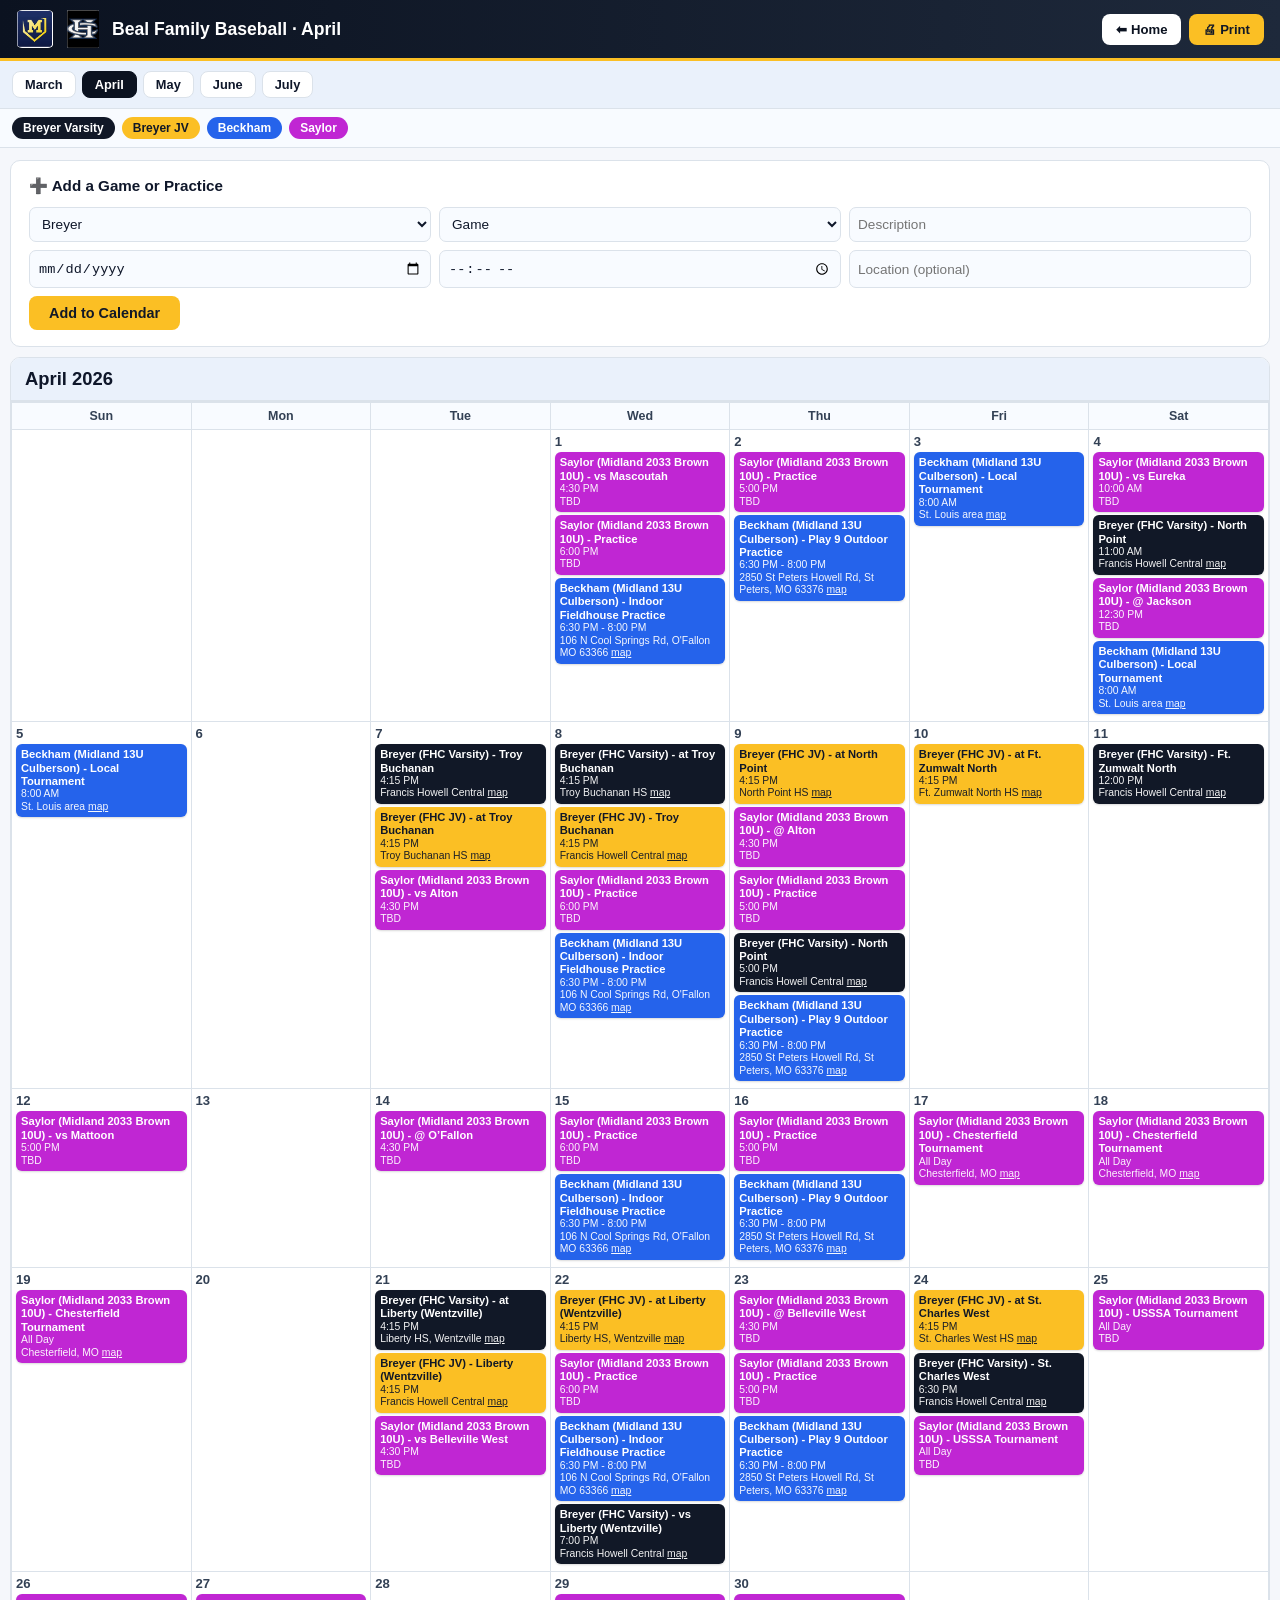
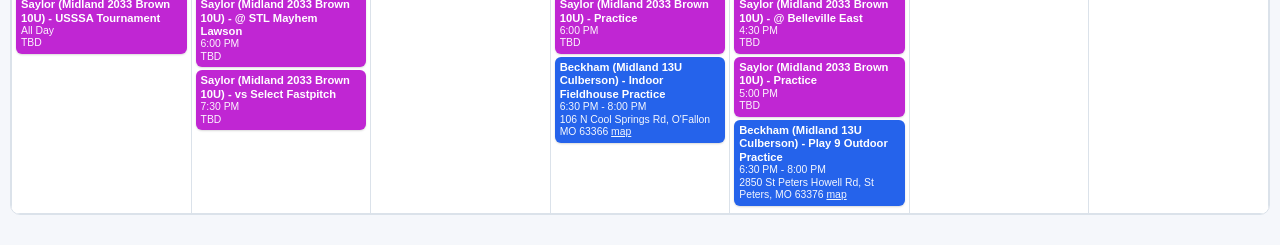
==== april.html @ 3ab8c84a "Separate pages per month, mobile-friendly homepage, landscape print Co-authored-by: Copilot <2235562" ====
<!doctype html>
<html lang="en">
<head>
  <meta charset="UTF-8"/>
  <meta name="viewport" content="width=device-width, initial-scale=1.0"/>
  <title>April - Beal Family Baseball 2026</title>
  <style>
    @page{size:landscape;margin:.3in}
    *{box-sizing:border-box;margin:0;padding:0}
    body{font-family:"Segoe UI",Arial,sans-serif;background:#f5f7fb;color:#0f172a}
    :root{--breyer:#111827;--bj:#fbbf24;--beckham:#2563eb;--saylor:#c026d3;--line:#dbe2ea;--navy:#0b1220;--gold:#fbbf24}
    /* TOP BAR */
    .topbar{background:linear-gradient(90deg,var(--navy),#1e293b);color:#fff;padding:10px 16px;display:flex;align-items:center;justify-content:space-between;flex-wrap:wrap;gap:8px;border-bottom:3px solid var(--gold);position:sticky;top:0;z-index:10}
    .topbar-left{display:flex;align-items:center;gap:10px}
    .topbar img{height:38px;width:38px;object-fit:contain;border-radius:6px}
    .topbar h1{font-size:1.1rem;font-weight:800}
    .topbar-right{display:flex;align-items:center;gap:8px;flex-wrap:wrap}
    .btn{border:0;border-radius:8px;padding:8px 14px;font-weight:700;font-size:.82rem;text-decoration:none;cursor:pointer;white-space:nowrap}
    .btn-home{background:#fff;color:#0b1220}
    .btn-print{background:var(--gold);color:#111827}
    /* MONTH NAV */
    .month-nav{display:flex;flex-wrap:wrap;gap:6px;padding:10px 12px;background:#eaf1fb;border-bottom:1px solid var(--line)}
    .month-nav a{background:#fff;border:1px solid var(--line);border-radius:8px;padding:5px 12px;font-size:.8rem;font-weight:700;text-decoration:none;color:#0f172a}
    .month-nav a.active,.month-nav a:hover{background:var(--navy);color:#fff;border-color:var(--navy)}
    /* LEGEND */
    .legend{display:flex;flex-wrap:wrap;gap:7px;padding:8px 12px;background:#f8fbff;border-bottom:1px solid var(--line)}
    .chip{padding:4px 11px;border-radius:999px;font-size:.75rem;font-weight:700}
    .chip.bv{background:var(--breyer);color:#fff}
    .chip.bj{background:var(--bj);color:#111827}
    .chip.be{background:var(--beckham);color:#fff}
    .chip.sa{background:var(--saylor);color:#fff}
    /* CALENDAR */
    #calendar-container{padding:10px 10px 30px}
    .month{background:#fff;border:1px solid var(--line);border-radius:10px;overflow:hidden}
    .month h2{margin:0;padding:10px 14px;background:#eaf1fb;border-bottom:2px solid var(--line);font-size:1.15rem}
    .grid{width:100%;border-collapse:collapse;table-layout:fixed}
    .grid th,.grid td{border:1px solid var(--line);vertical-align:top}
    .grid th{background:#f8fbff;color:#334155;padding:6px;font-size:.78rem;text-align:center}
    .grid td{height:130px;padding:4px}
    .date{font-weight:700;font-size:.82rem;margin-bottom:3px;color:#334155}
    .event{border-radius:6px;color:#fff;padding:4px 5px;margin:3px 0;font-size:.7rem;line-height:1.2;box-shadow:0 1px 2px rgba(0,0,0,.15)}
    .event .title{display:block;font-weight:700}
    .event .meta{display:block;opacity:.95;font-size:.65rem}
    .event .meta a{color:inherit;text-decoration:underline}
    .event.breyer-varsity{background:var(--breyer)}
    .event.breyer-jv{background:var(--bj);color:#111827}
    .event.beckham{background:var(--beckham)}
    .event.saylor{background:var(--saylor)}
    /* ADD EVENT */
    #add-event-section{padding:12px 10px 0}
    #add-event-form{background:#fff;border:1px solid var(--line);border-radius:10px;padding:16px 18px}
    #add-event-form h3{margin:0 0 12px;font-size:.95rem;color:#0f172a}
    .form-row{display:flex;flex-wrap:wrap;gap:8px;margin-bottom:8px}
    .form-row select,.form-row input{flex:1;min-width:120px;padding:8px;border:1px solid var(--line);border-radius:7px;font-size:.85rem;background:#f8fbff;color:#0f172a}
    #add-event-form button{background:var(--gold);color:#111827;border:0;border-radius:8px;padding:9px 20px;font-weight:700;cursor:pointer;font-size:.9rem}
    /* MOBILE */
    @media(max-width:700px){
      .grid td{height:90px}
      .event{font-size:.62rem;padding:2px 4px}
      .topbar h1{font-size:.95rem}
    }
    /* PRINT */
    @media print{
      .topbar{position:static;padding:6px 10px}
      .topbar-right,.month-nav,#add-event-section{display:none!important}
      .topbar img{height:28px;width:28px}
      .legend{padding:4px 8px}
      #calendar-container{padding:6px}
      .grid td{height:100px;padding:2px}
      .event{font-size:.58rem;padding:2px 3px;margin:1px 0;box-shadow:none}
      .month{page-break-inside:avoid;break-inside:avoid}
      *{-webkit-print-color-adjust:exact;print-color-adjust:exact}
    }
  </style>
</head>
<body>
  <header class="topbar">
    <div class="topbar-left">
      <img src="baseball-logo.png" alt="Midland"/>
      <img src="fhc-logo.png" alt="FHC"/>
      <h1>Beal Family Baseball · April</h1>
    </div>
    <div class="topbar-right">
      <a class="btn btn-home" href="index.html">⬅ Home</a>
      <button class="btn btn-print" onclick="window.print()">🖨 Print</button>
    </div>
  </header>
  <nav class="month-nav">
    <a href="march.html" >March</a>
    <a href="april.html" class="active">April</a>
    <a href="may.html"   >May</a>
    <a href="june.html"  >June</a>
    <a href="july.html"  >July</a>
  </nav>
  <div class="legend">
    <span class="chip bv">Breyer Varsity</span>
    <span class="chip bj">Breyer JV</span>
    <span class="chip be">Beckham</span>
    <span class="chip sa">Saylor</span>
  </div>
  <section id="add-event-section">
    <form id="add-event-form">
      <h3>➕ Add a Game or Practice</h3>
      <div class="form-row">
        <select id="ae-kid"><option>Breyer</option><option>Beckham</option><option>Saylor</option></select>
        <select id="ae-type"><option>Game</option><option>Practice</option><option>Tournament</option></select>
        <input type="text" id="ae-title" placeholder="Description" required/>
      </div>
      <div class="form-row">
        <input type="date" id="ae-date" required/>
        <input type="time" id="ae-time"/>
        <input type="text" id="ae-location" placeholder="Location (optional)"/>
      </div>
      <button type="submit">Add to Calendar</button>
    </form>
  </section>
  <main id="calendar-container"></main>
  <script src="calendar-data.js"></script>
  <script>
  (() => {
    const MONTH_INDEX = 1;
    const MONTH_YEAR = 2026;
    const MONTHS_META = [
      {m:2,name:"March 2026"},{m:3,name:"April 2026"},{m:4,name:"May 2026"},
      {m:5,name:"June 2026"},{m:6,name:"July 2026"}
    ];
    const meta = MONTHS_META[MONTH_INDEX];
    const pad = n => String(n).padStart(2,"0");
    const iso = d => `${d.getFullYear()}-${pad(d.getMonth()+1)}-${pad(d.getDate())}`;
    const esc = (s="") => s.replace(/[&<>"']/g,c=>({'&':'&amp;','<':'&lt;','>':'&gt;','"':'&quot;',"'":'&#39;'}[c]));
    function inRange(d,s,e){return d>=s&&d<=e}
    function occursOn(ev,dateISO){
      if(ev.date) return ev.date===dateISO;
      if(ev.startDate&&ev.endDate) return inRange(dateISO,ev.startDate,ev.endDate);
      return false;
    }
    function evClass(ev){
      if(ev.kid==="Breyer") return (ev.team||"").toLowerCase().includes("jv")?"breyer-jv":"breyer-varsity";
      return ev.kid.toLowerCase();
    }
    function mapLink(loc){
      if(!loc||loc==="TBD") return "";
      return ` <a target="_blank" rel="noreferrer" href="https://www.google.com/maps/search/?api=1&query=${encodeURIComponent(loc)}">map</a>`;
    }
    function evHtml(ev){
      const loc=ev.location||"TBD";
      return `<div class="event ${evClass(ev)}">
        <span class="title">${esc(ev.kid)}${ev.team?` (${esc(ev.team)})`:""} - ${esc(ev.title)}</span>
        <span class="meta">${esc(ev.time||"All Day")}</span>
        <span class="meta">${esc(loc)}${mapLink(loc)}</span>
      </div>`;
    }
    function render(){
      const {m,name} = meta;
      const first=new Date(MONTH_YEAR,m,1), last=new Date(MONTH_YEAR,m+1,0);
      const days=last.getDate(), startWD=first.getDay();
      let html=`<section class="month"><h2>${name}</h2><table class="grid"><thead><tr>
        <th>Sun</th><th>Mon</th><th>Tue</th><th>Wed</th><th>Thu</th><th>Fri</th><th>Sat</th>
      </tr></thead><tbody><tr>`;
      let cell=0;
      for(;cell<startWD;cell++) html+="<td></td>";
      for(let day=1;day<=days;day++,cell++){
        if(cell%7===0&&cell!==0) html+="</tr><tr>";
        const dateISO=iso(new Date(MONTH_YEAR,m,day));
        const evs=(window.BEAL_EVENTS||[]).filter(ev=>occursOn(ev,dateISO))
          .sort((a,b)=>(a.time||"").localeCompare(b.time||""));
        html+=`<td><div class="date">${day}</div>${evs.map(evHtml).join("")}</td>`;
      }
      while(cell%7!==0){html+="<td></td>";cell++}
      html+="</tr></tbody></table></section>";
      document.getElementById("calendar-container").innerHTML=html;
    }
    render();
    document.getElementById("add-event-form").addEventListener("submit",function(e){
      e.preventDefault();
      const kid=document.getElementById("ae-kid").value;
      const type=document.getElementById("ae-type").value;
      const title=document.getElementById("ae-title").value.trim();
      const date=document.getElementById("ae-date").value;
      const rawTime=document.getElementById("ae-time").value;
      const location=document.getElementById("ae-location").value.trim()||"TBD";
      if(!title||!date) return;
      let time="TBD";
      if(rawTime){const[h,mn]=rawTime.split(":").map(Number);const ap=h>=12?"PM":"AM";const h12=h%12||12;time=`${h12}:${String(mn).padStart(2,"0")} ${ap}`;}
      window.BEAL_EVENTS.push({kid,team:"",date,title:`${type}: ${title}`,time,location});
      render();
      e.target.reset();
    });
  })();
  </script>
</body>
</html>
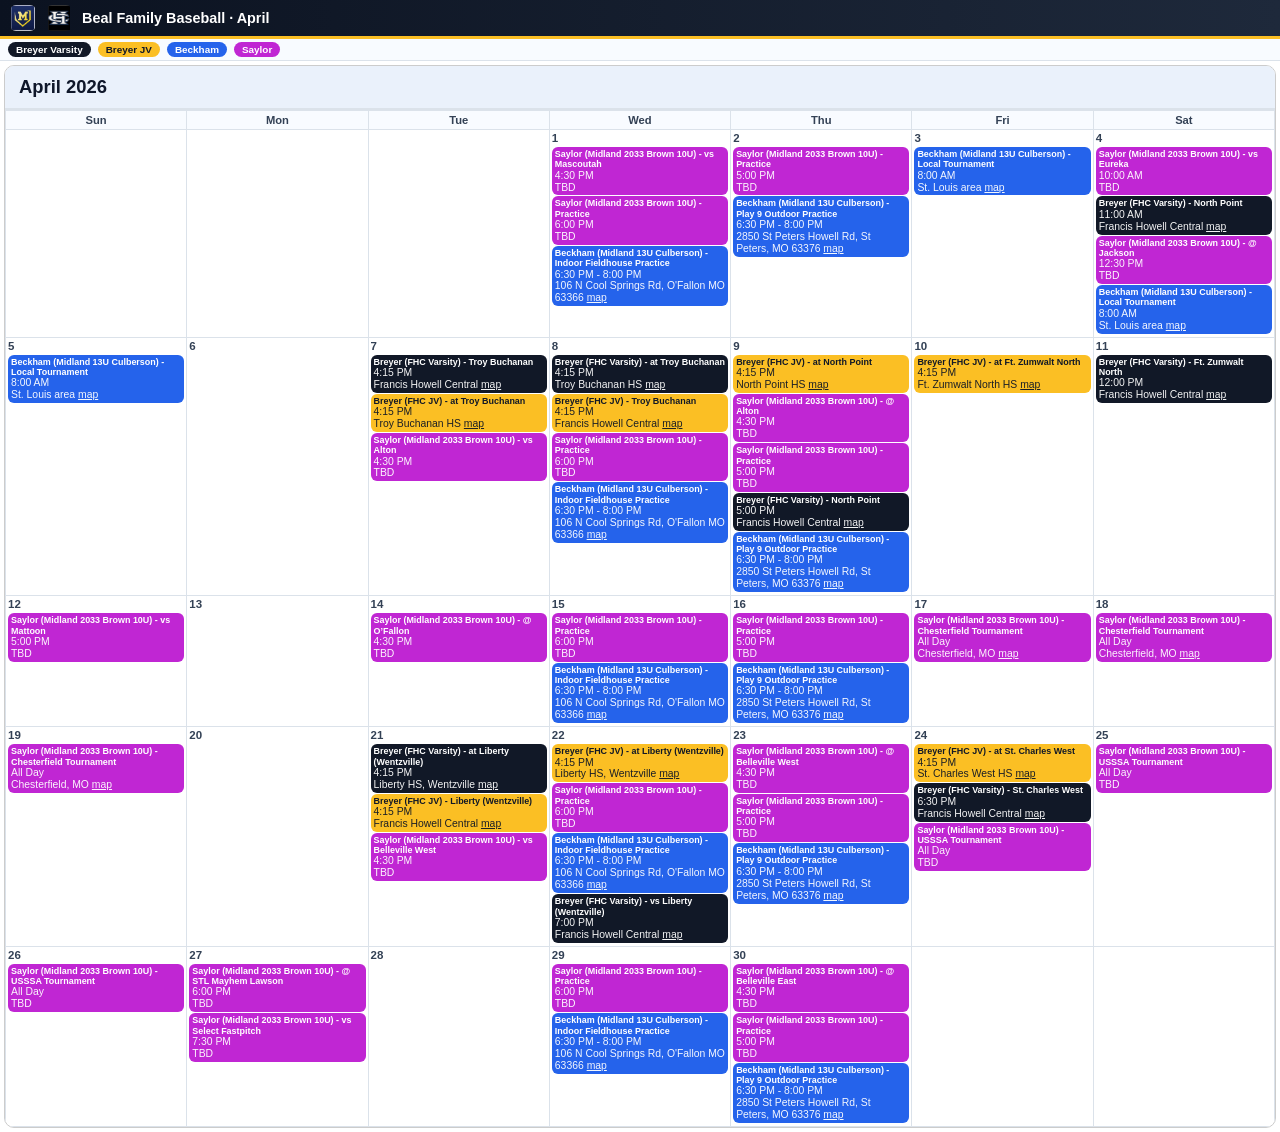
==== commit a8d477c7: "Fix print: scale calendar to fit landscape page Co-authored-by: Copilot <223556219+Copilot@users.nor" ====
--- a/april.html
+++ b/april.html
@@ -5,7 +5,6 @@
   <meta name="viewport" content="width=device-width, initial-scale=1.0"/>
   <title>April - Beal Family Baseball 2026</title>
   <style>
-    @page{size:landscape;margin:.3in}
     *{box-sizing:border-box;margin:0;padding:0}
     body{font-family:"Segoe UI",Arial,sans-serif;background:#f5f7fb;color:#0f172a}
     :root{--breyer:#111827;--bj:#fbbf24;--beckham:#2563eb;--saylor:#c026d3;--line:#dbe2ea;--navy:#0b1220;--gold:#fbbf24}
@@ -60,18 +59,46 @@
       .topbar h1{font-size:.95rem}
     }
     /* PRINT */
-    @media print{
-      .topbar{position:static;padding:6px 10px}
+    
+      body{background:#fff;font-size:8px}
+      .topbar{position:static;padding:5px 10px}
       .topbar-right,.month-nav,#add-event-section{display:none!important}
-      .topbar img{height:28px;width:28px}
-      .legend{padding:4px 8px}
-      #calendar-container{padding:6px}
-      .grid td{height:100px;padding:2px}
-      .event{font-size:.58rem;padding:2px 3px;margin:1px 0;box-shadow:none}
-      .month{page-break-inside:avoid;break-inside:avoid}
-      *{-webkit-print-color-adjust:exact;print-color-adjust:exact}
-    }
-  </style>
+      .topbar img{height:26px;width:26px}
+      .topbar h1{font-size:.9rem}
+      .legend{padding:3px 8px}
+      .chip{font-size:.62rem;padding:2px 8px}
+      #calendar-container{padding:4px}
+      .grid th{padding:3px;font-size:.7rem}
+      .grid td{height:88px;padding:2px}
+      .date{font-size:.72rem}
+      .event{font-size:.56rem;padding:2px 3px;margin:1px 0;box-shadow:none;line-height:1.15}
+      .month{border:1px solid #ccc}
+    }
+  
+    /* ====== PRINT ====== */
+    @page { size: landscape; margin: 0 }
+    @media print {
+      * { -webkit-print-color-adjust: exact !important; print-color-adjust: exact !important; }
+      .topbar, .month-nav, #add-event-section, .legend { display: none !important; }
+      html, body { margin: 0; padding: 0; background: #fff; }
+      #calendar-container {
+        position: absolute;
+        top: 0; left: 0;
+        width: 1100px;
+        transform: scale(0.88);
+        transform-origin: top left;
+        padding: 4px;
+      }
+      .month { border: 1px solid #bbb; }
+      .month h2 { font-size: 1rem; padding: 5px 10px; }
+      .grid th { font-size: .72rem; padding: 4px 2px; }
+      .grid td { height: 108px; padding: 3px; }
+      .event { font-size: .6rem; padding: 2px 4px; margin: 1px 0; box-shadow: none; }
+      .event .title { font-size: .6rem; }
+      .event .meta { font-size: .55rem; }
+      .date { font-size: .75rem; }
+    }
+    </style>
 </head>
 <body>
   <header class="topbar">
@@ -190,3 +217,5 @@
   </script>
 </body>
 </html>
+
+
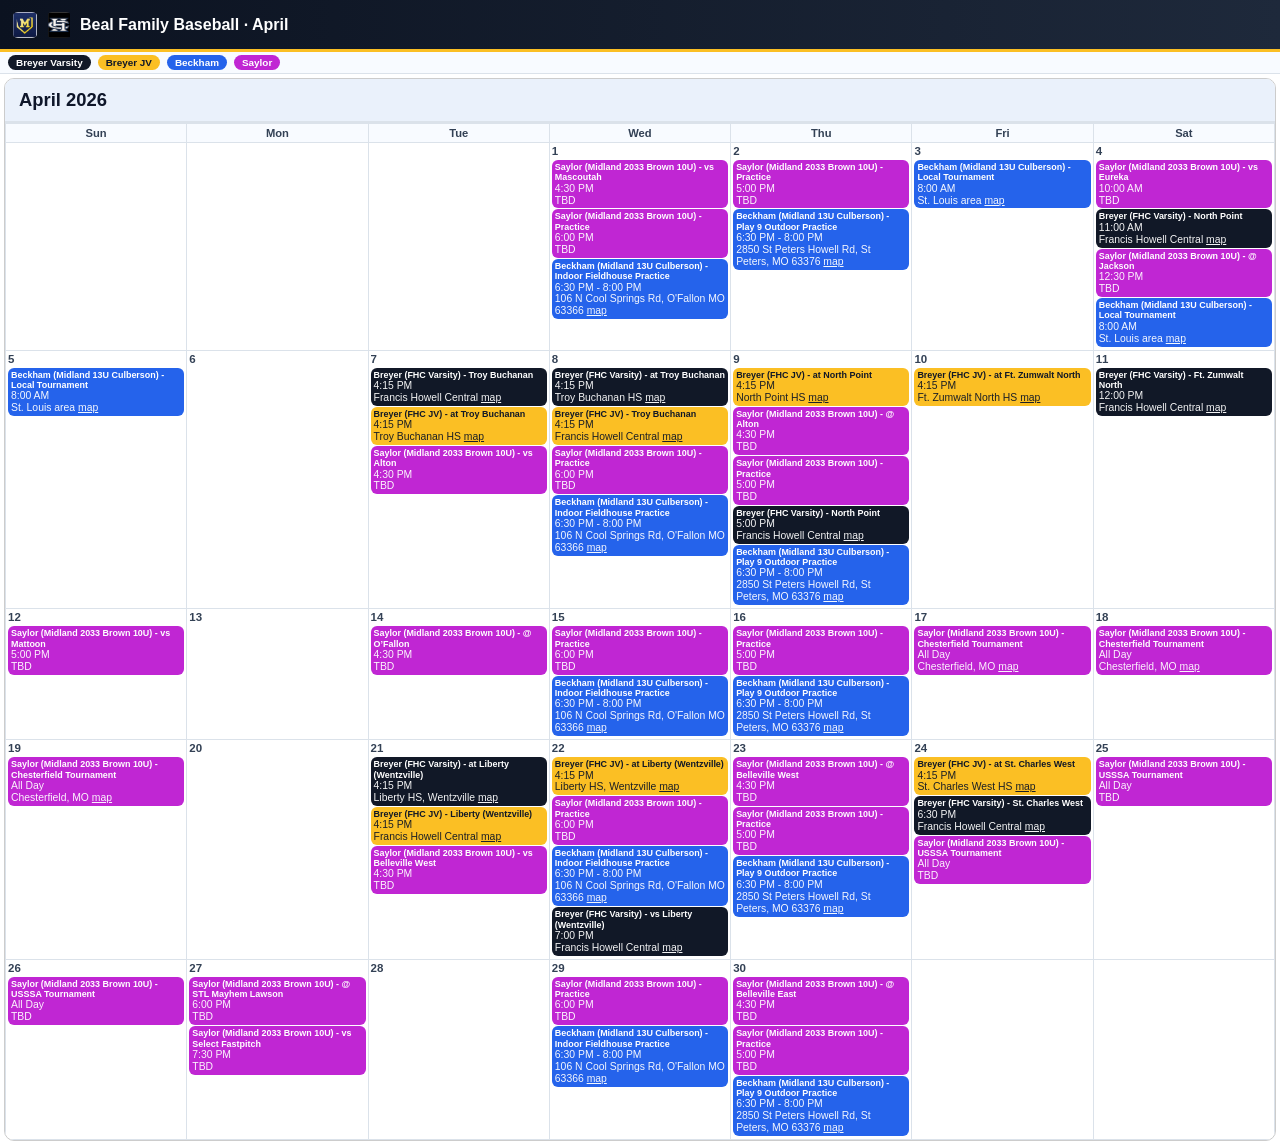
==== commit 09677689: "Fix topbar: print and home buttons always visible on all screen sizes Co-authored-by: Copilot <22355" ====
--- a/april.html
+++ b/april.html
@@ -9,14 +9,14 @@
     body{font-family:"Segoe UI",Arial,sans-serif;background:#f5f7fb;color:#0f172a}
     :root{--breyer:#111827;--bj:#fbbf24;--beckham:#2563eb;--saylor:#c026d3;--line:#dbe2ea;--navy:#0b1220;--gold:#fbbf24}
     /* TOP BAR */
-    .topbar{background:linear-gradient(90deg,var(--navy),#1e293b);color:#fff;padding:10px 16px;display:flex;align-items:center;justify-content:space-between;flex-wrap:wrap;gap:8px;border-bottom:3px solid var(--gold);position:sticky;top:0;z-index:10}
-    .topbar-left{display:flex;align-items:center;gap:10px}
+    .topbar{background:linear-gradient(90deg,var(--navy),#1e293b);color:#fff;padding:8px 12px;display:flex;align-items:center;justify-content:space-between;gap:8px;border-bottom:3px solid var(--gold);position:sticky;top:0;z-index:10;min-height:52px}
+    .topbar-left{display:flex;align-items:center;gap:8px;min-width:0;flex:1}
     .topbar img{height:38px;width:38px;object-fit:contain;border-radius:6px}
-    .topbar h1{font-size:1.1rem;font-weight:800}
-    .topbar-right{display:flex;align-items:center;gap:8px;flex-wrap:wrap}
+    .topbar h1{font-size:clamp(.78rem,2.2vw,1rem);font-weight:800;white-space:nowrap;overflow:hidden;text-overflow:ellipsis}
+    .topbar-right{display:flex;align-items:center;gap:6px;flex-shrink:0}
     .btn{border:0;border-radius:8px;padding:8px 14px;font-weight:700;font-size:.82rem;text-decoration:none;cursor:pointer;white-space:nowrap}
-    .btn-home{background:#fff;color:#0b1220}
-    .btn-print{background:var(--gold);color:#111827}
+    .btn-home{background:#fff;color:#0b1220;white-space:nowrap}
+    .btn-print{background:var(--gold);color:#111827;white-space:nowrap}
     /* MONTH NAV */
     .month-nav{display:flex;flex-wrap:wrap;gap:6px;padding:10px 12px;background:#eaf1fb;border-bottom:1px solid var(--line)}
     .month-nav a{background:#fff;border:1px solid var(--line);border-radius:8px;padding:5px 12px;font-size:.8rem;font-weight:700;text-decoration:none;color:#0f172a}
@@ -56,15 +56,15 @@
     @media(max-width:700px){
       .grid td{height:90px}
       .event{font-size:.62rem;padding:2px 4px}
-      .topbar h1{font-size:.95rem}
+      .topbar h1{font-size:clamp(.78rem,2.2vw,1rem);font-weight:800;white-space:nowrap;overflow:hidden;text-overflow:ellipsis}
     }
     /* PRINT */
     
       body{background:#fff;font-size:8px}
-      .topbar{position:static;padding:5px 10px}
+      .topbar{background:linear-gradient(90deg,var(--navy),#1e293b);color:#fff;padding:8px 12px;display:flex;align-items:center;justify-content:space-between;gap:8px;border-bottom:3px solid var(--gold);position:sticky;top:0;z-index:10;min-height:52px}
       .topbar-right,.month-nav,#add-event-section{display:none!important}
       .topbar img{height:26px;width:26px}
-      .topbar h1{font-size:.9rem}
+      .topbar h1{font-size:clamp(.78rem,2.2vw,1rem);font-weight:800;white-space:nowrap;overflow:hidden;text-overflow:ellipsis}
       .legend{padding:3px 8px}
       .chip{font-size:.62rem;padding:2px 8px}
       #calendar-container{padding:4px}
@@ -219,3 +219,4 @@
 </html>
 
 
+
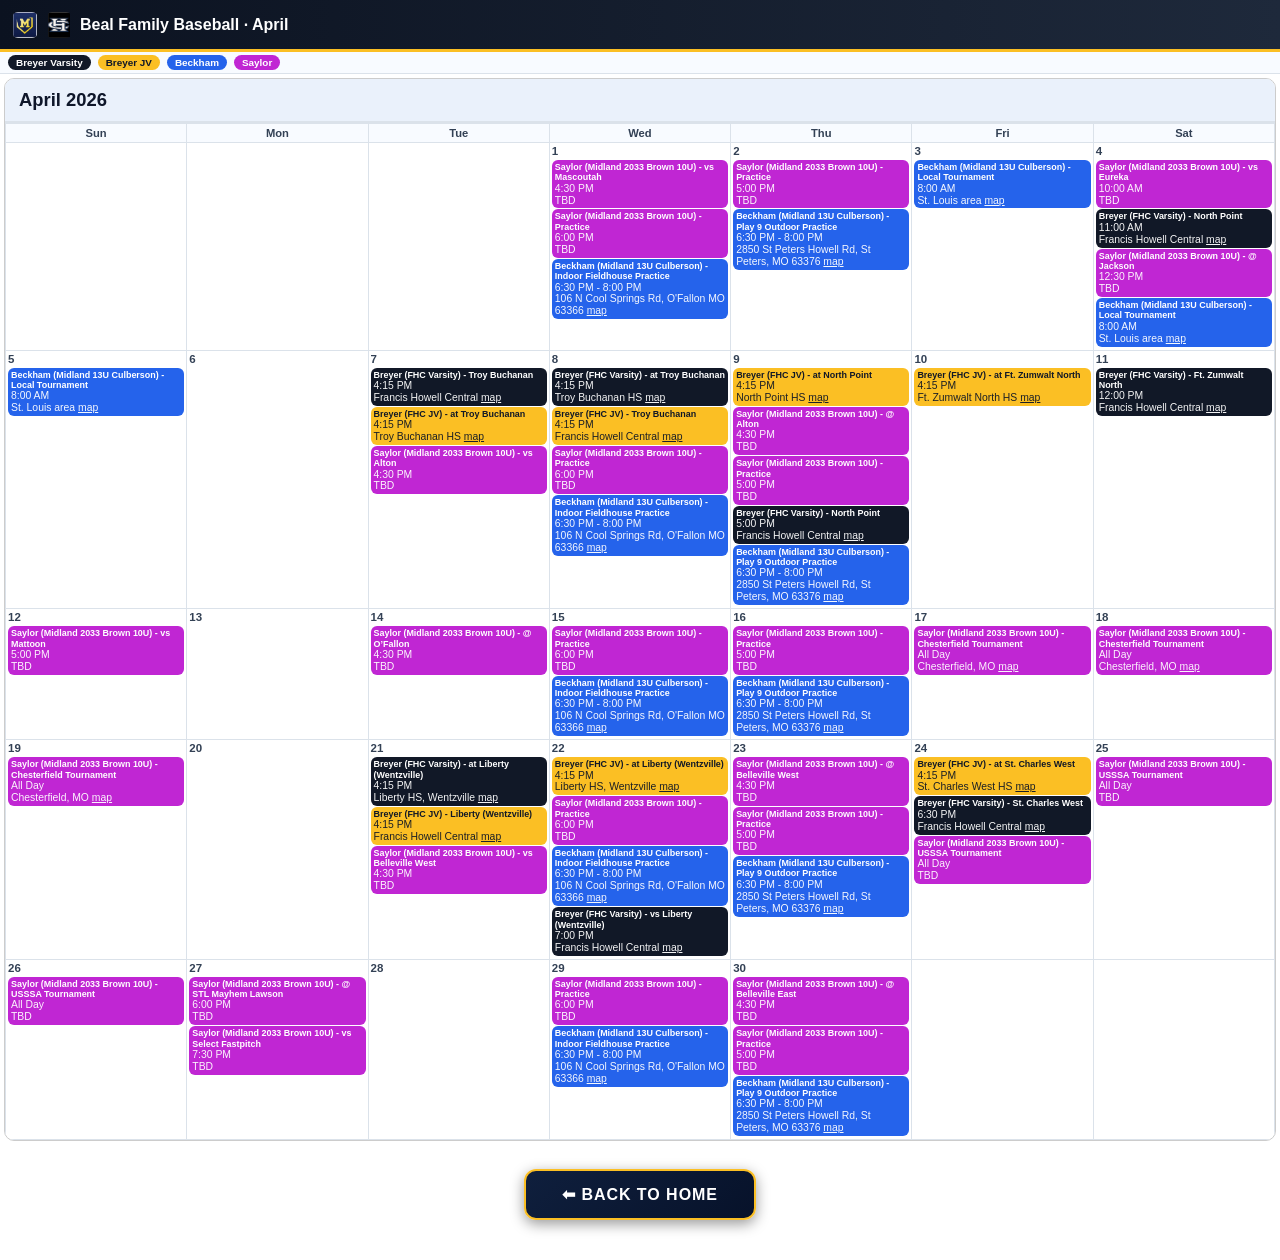
==== commit fb90672f: "Add Back to Home button at bottom of every month page Co-authored-by: Copilot <223556219+Copilot@use" ====
--- a/april.html
+++ b/april.html
@@ -215,8 +215,12 @@
     });
   })();
   </script>
+  <div style="text-align:center;padding:24px 16px 40px;">
+    <a href="index.html" style="display:inline-block;background:linear-gradient(135deg,#0f1f3d,#07122a);color:#fff;border:2px solid #fbbf24;border-radius:12px;padding:14px 36px;font-family:'Segoe UI',Arial,sans-serif;font-size:1rem;font-weight:800;text-decoration:none;letter-spacing:.06em;text-transform:uppercase;box-shadow:0 4px 14px rgba(0,0,0,.4);">⬅ Back to Home</a>
+  </div>
 </body>
 </html>
 
 
 
+
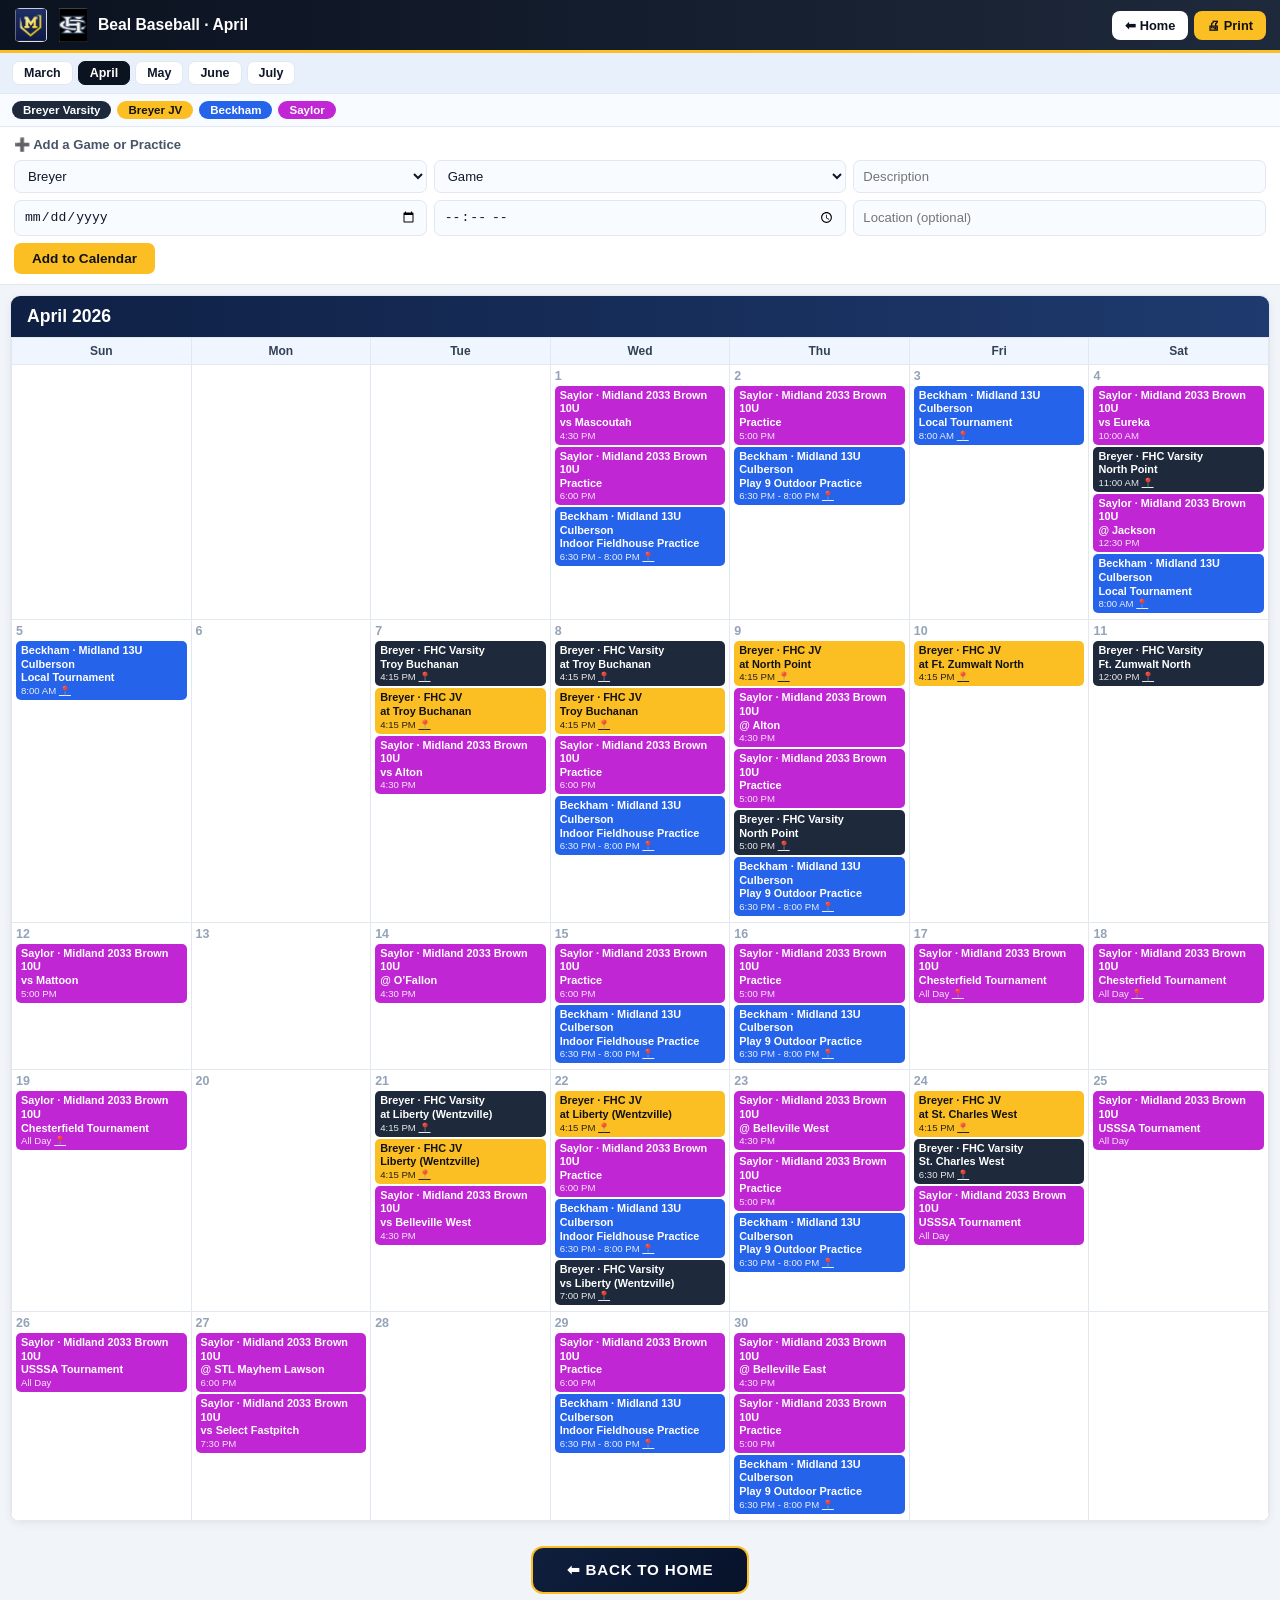
==== commit 97cc5dcf: "Redesign month calendars: better styling, landscape print, mobile-friendly Co-authored-by: Copilot <" ====
--- a/april.html
+++ b/april.html
@@ -5,222 +5,210 @@
   <meta name="viewport" content="width=device-width, initial-scale=1.0"/>
   <title>April - Beal Family Baseball 2026</title>
   <style>
-    *{box-sizing:border-box;margin:0;padding:0}
-    body{font-family:"Segoe UI",Arial,sans-serif;background:#f5f7fb;color:#0f172a}
-    :root{--breyer:#111827;--bj:#fbbf24;--beckham:#2563eb;--saylor:#c026d3;--line:#dbe2ea;--navy:#0b1220;--gold:#fbbf24}
-    /* TOP BAR */
-    .topbar{background:linear-gradient(90deg,var(--navy),#1e293b);color:#fff;padding:8px 12px;display:flex;align-items:center;justify-content:space-between;gap:8px;border-bottom:3px solid var(--gold);position:sticky;top:0;z-index:10;min-height:52px}
-    .topbar-left{display:flex;align-items:center;gap:8px;min-width:0;flex:1}
-    .topbar img{height:38px;width:38px;object-fit:contain;border-radius:6px}
-    .topbar h1{font-size:clamp(.78rem,2.2vw,1rem);font-weight:800;white-space:nowrap;overflow:hidden;text-overflow:ellipsis}
-    .topbar-right{display:flex;align-items:center;gap:6px;flex-shrink:0}
-    .btn{border:0;border-radius:8px;padding:8px 14px;font-weight:700;font-size:.82rem;text-decoration:none;cursor:pointer;white-space:nowrap}
-    .btn-home{background:#fff;color:#0b1220;white-space:nowrap}
-    .btn-print{background:var(--gold);color:#111827;white-space:nowrap}
-    /* MONTH NAV */
-    .month-nav{display:flex;flex-wrap:wrap;gap:6px;padding:10px 12px;background:#eaf1fb;border-bottom:1px solid var(--line)}
-    .month-nav a{background:#fff;border:1px solid var(--line);border-radius:8px;padding:5px 12px;font-size:.8rem;font-weight:700;text-decoration:none;color:#0f172a}
-    .month-nav a.active,.month-nav a:hover{background:var(--navy);color:#fff;border-color:var(--navy)}
-    /* LEGEND */
-    .legend{display:flex;flex-wrap:wrap;gap:7px;padding:8px 12px;background:#f8fbff;border-bottom:1px solid var(--line)}
-    .chip{padding:4px 11px;border-radius:999px;font-size:.75rem;font-weight:700}
-    .chip.bv{background:var(--breyer);color:#fff}
-    .chip.bj{background:var(--bj);color:#111827}
-    .chip.be{background:var(--beckham);color:#fff}
-    .chip.sa{background:var(--saylor);color:#fff}
-    /* CALENDAR */
-    #calendar-container{padding:10px 10px 30px}
-    .month{background:#fff;border:1px solid var(--line);border-radius:10px;overflow:hidden}
-    .month h2{margin:0;padding:10px 14px;background:#eaf1fb;border-bottom:2px solid var(--line);font-size:1.15rem}
-    .grid{width:100%;border-collapse:collapse;table-layout:fixed}
-    .grid th,.grid td{border:1px solid var(--line);vertical-align:top}
-    .grid th{background:#f8fbff;color:#334155;padding:6px;font-size:.78rem;text-align:center}
-    .grid td{height:130px;padding:4px}
-    .date{font-weight:700;font-size:.82rem;margin-bottom:3px;color:#334155}
-    .event{border-radius:6px;color:#fff;padding:4px 5px;margin:3px 0;font-size:.7rem;line-height:1.2;box-shadow:0 1px 2px rgba(0,0,0,.15)}
-    .event .title{display:block;font-weight:700}
-    .event .meta{display:block;opacity:.95;font-size:.65rem}
-    .event .meta a{color:inherit;text-decoration:underline}
-    .event.breyer-varsity{background:var(--breyer)}
-    .event.breyer-jv{background:var(--bj);color:#111827}
-    .event.beckham{background:var(--beckham)}
-    .event.saylor{background:var(--saylor)}
-    /* ADD EVENT */
-    #add-event-section{padding:12px 10px 0}
-    #add-event-form{background:#fff;border:1px solid var(--line);border-radius:10px;padding:16px 18px}
-    #add-event-form h3{margin:0 0 12px;font-size:.95rem;color:#0f172a}
-    .form-row{display:flex;flex-wrap:wrap;gap:8px;margin-bottom:8px}
-    .form-row select,.form-row input{flex:1;min-width:120px;padding:8px;border:1px solid var(--line);border-radius:7px;font-size:.85rem;background:#f8fbff;color:#0f172a}
-    #add-event-form button{background:var(--gold);color:#111827;border:0;border-radius:8px;padding:9px 20px;font-weight:700;cursor:pointer;font-size:.9rem}
-    /* MOBILE */
-    @media(max-width:700px){
-      .grid td{height:90px}
-      .event{font-size:.62rem;padding:2px 4px}
-      .topbar h1{font-size:clamp(.78rem,2.2vw,1rem);font-weight:800;white-space:nowrap;overflow:hidden;text-overflow:ellipsis}
-    }
-    /* PRINT */
-    
-      body{background:#fff;font-size:8px}
-      .topbar{background:linear-gradient(90deg,var(--navy),#1e293b);color:#fff;padding:8px 12px;display:flex;align-items:center;justify-content:space-between;gap:8px;border-bottom:3px solid var(--gold);position:sticky;top:0;z-index:10;min-height:52px}
-      .topbar-right,.month-nav,#add-event-section{display:none!important}
-      .topbar img{height:26px;width:26px}
-      .topbar h1{font-size:clamp(.78rem,2.2vw,1rem);font-weight:800;white-space:nowrap;overflow:hidden;text-overflow:ellipsis}
-      .legend{padding:3px 8px}
-      .chip{font-size:.62rem;padding:2px 8px}
-      #calendar-container{padding:4px}
-      .grid th{padding:3px;font-size:.7rem}
-      .grid td{height:88px;padding:2px}
-      .date{font-size:.72rem}
-      .event{font-size:.56rem;padding:2px 3px;margin:1px 0;box-shadow:none;line-height:1.15}
-      .month{border:1px solid #ccc}
-    }
-  
-    /* ====== PRINT ====== */
-    @page { size: landscape; margin: 0 }
+    @page { size: landscape; margin: 0.2in; }
+    * { box-sizing: border-box; margin: 0; padding: 0; }
+    :root {
+      --navy: #0b1220; --gold: #fbbf24;
+      --breyer: #1e293b; --bj: #fbbf24;
+      --beckham: #2563eb; --saylor: #c026d3;
+      --line: #e2e8f0; --bg: #f1f5f9;
+    }
+    body { font-family: "Segoe UI", Arial, sans-serif; background: var(--bg); color: #0f172a; }
+
+    /* ── TOPBAR ── */
+    .topbar {
+      background: linear-gradient(90deg, var(--navy), #1e293b);
+      color: #fff; padding: 8px 14px;
+      display: flex; align-items: center; justify-content: space-between;
+      gap: 8px; border-bottom: 3px solid var(--gold);
+      position: sticky; top: 0; z-index: 10;
+    }
+    .tl { display: flex; align-items: center; gap: 8px; min-width: 0; flex: 1; }
+    .tl img { height: 34px; width: 34px; object-fit: contain; border-radius: 6px; flex-shrink: 0; }
+    .tl h1 { font-size: clamp(.75rem, 2vw, .98rem); font-weight: 800; white-space: nowrap; overflow: hidden; text-overflow: ellipsis; }
+    .tr { display: flex; align-items: center; gap: 6px; flex-shrink: 0; }
+    .btn { border: 0; border-radius: 8px; padding: 7px 13px; font-weight: 700; font-size: .8rem; text-decoration: none; cursor: pointer; white-space: nowrap; display: inline-block; }
+    .btn-home { background: #fff; color: #0b1220; }
+    .btn-print { background: var(--gold); color: #111; }
+
+    /* ── MONTH NAV ── */
+    .mnav { display: flex; flex-wrap: wrap; gap: 5px; padding: 8px 12px; background: #e8f0fc; border-bottom: 1px solid var(--line); }
+    .mnav a { background: #fff; border: 1px solid var(--line); border-radius: 7px; padding: 4px 11px; font-size: .78rem; font-weight: 700; text-decoration: none; color: #0f172a; }
+    .mnav a.active, .mnav a:hover { background: var(--navy); color: #fff; border-color: var(--navy); }
+
+    /* ── LEGEND ── */
+    .legend { display: flex; flex-wrap: wrap; gap: 6px; padding: 7px 12px; background: #f8fbff; border-bottom: 1px solid var(--line); }
+    .chip { padding: 3px 11px; border-radius: 999px; font-size: .72rem; font-weight: 700; }
+    .chip.bv { background: var(--breyer); color: #fff; }
+    .chip.bj { background: var(--bj); color: #111; }
+    .chip.be { background: var(--beckham); color: #fff; }
+    .chip.sa { background: var(--saylor); color: #fff; }
+
+    /* ── ADD EVENT ── */
+    .add-form { background: #fff; border-bottom: 1px solid var(--line); padding: 10px 14px; }
+    .add-form h3 { font-size: .82rem; color: #475569; margin-bottom: 8px; }
+    .form-row { display: flex; flex-wrap: wrap; gap: 7px; margin-bottom: 7px; }
+    .form-row select, .form-row input { flex: 1; min-width: 100px; padding: 7px 9px; border: 1px solid var(--line); border-radius: 7px; font-size: .82rem; background: #f8fbff; color: #0f172a; }
+    .add-form button { background: var(--gold); color: #111; border: 0; border-radius: 7px; padding: 8px 18px; font-weight: 700; cursor: pointer; font-size: .85rem; }
+
+    /* ── CALENDAR GRID ── */
+    #cal { padding: 10px 10px 0; }
+    .month { background: #fff; border-radius: 10px; border: 1px solid var(--line); overflow: hidden; box-shadow: 0 2px 8px rgba(0,0,0,.06); }
+    .month-hdr { padding: 10px 16px; background: linear-gradient(90deg, #0f2044, #1e3a6e); color: #fff; display: flex; align-items: center; gap: 10px; }
+    .month-hdr h2 { font-size: 1.1rem; font-weight: 800; }
+    .grid { width: 100%; border-collapse: collapse; table-layout: fixed; }
+    .grid thead th { background: #f0f6ff; color: #334155; padding: 6px 2px; font-size: .75rem; font-weight: 700; text-align: center; border: 1px solid var(--line); }
+    .grid td { border: 1px solid var(--line); vertical-align: top; height: 120px; padding: 4px; background: #fff; }
+    .grid td:hover { background: #f8fbff; }
+    .day-num { font-size: .78rem; font-weight: 700; color: #94a3b8; margin-bottom: 3px; }
+    .event { border-radius: 5px; color: #fff; padding: 3px 5px; margin: 2px 0; font-size: .68rem; line-height: 1.25; cursor: default; }
+    .event b { display: block; font-size: .68rem; }
+    .event span { display: block; font-size: .6rem; opacity: .9; }
+    .event a { color: inherit; text-decoration: underline; }
+    .event.breyer-varsity { background: var(--breyer); }
+    .event.breyer-jv { background: var(--bj); color: #111; }
+    .event.beckham { background: var(--beckham); }
+    .event.saylor { background: var(--saylor); }
+
+    /* ── BOTTOM NAV ── */
+    .bottom { text-align: center; padding: 24px 16px 36px; }
+    .btn-back { display: inline-block; background: linear-gradient(135deg,#0f1f3d,#07122a); color: #fff; border: 2px solid var(--gold); border-radius: 12px; padding: 13px 34px; font-size: .95rem; font-weight: 800; text-decoration: none; letter-spacing: .05em; text-transform: uppercase; }
+
+    /* ── MOBILE ── */
+    @media (max-width: 640px) {
+      .grid td { height: 80px; padding: 2px; }
+      .event { font-size: .58rem; padding: 2px 3px; }
+      .event b { font-size: .58rem; }
+      .event span { display: none; }
+      .tl h1 { max-width: 140px; }
+    }
+
+    /* ── PRINT ── */
     @media print {
       * { -webkit-print-color-adjust: exact !important; print-color-adjust: exact !important; }
-      .topbar, .month-nav, #add-event-section, .legend { display: none !important; }
-      html, body { margin: 0; padding: 0; background: #fff; }
-      #calendar-container {
-        position: absolute;
-        top: 0; left: 0;
-        width: 1100px;
-        transform: scale(0.88);
+      .topbar, .mnav, .add-form, .bottom { display: none !important; }
+      body { background: #fff; }
+      #cal { padding: 0; }
+      .month { border-radius: 0; box-shadow: none; border: 1px solid #ccc; }
+      .month-hdr { padding: 5px 10px; }
+      .month-hdr h2 { font-size: .9rem; }
+      #cal-wrap {
+        width: 1060px;
+        transform: scale(0.9);
         transform-origin: top left;
-        padding: 4px;
       }
-      .month { border: 1px solid #bbb; }
-      .month h2 { font-size: 1rem; padding: 5px 10px; }
-      .grid th { font-size: .72rem; padding: 4px 2px; }
-      .grid td { height: 108px; padding: 3px; }
-      .event { font-size: .6rem; padding: 2px 4px; margin: 1px 0; box-shadow: none; }
-      .event .title { font-size: .6rem; }
-      .event .meta { font-size: .55rem; }
-      .date { font-size: .75rem; }
-    }
-    </style>
+      .legend { padding: 4px 10px; }
+      .chip { font-size: .6rem; padding: 2px 7px; }
+      .grid thead th { font-size: .65rem; padding: 3px; }
+      .grid td { height: 92px; padding: 2px; }
+      .day-num { font-size: .68rem; }
+      .event { font-size: .56rem; padding: 2px 3px; margin: 1px 0; }
+      .event b { font-size: .56rem; }
+      .event span { font-size: .52rem; }
+    }
+  </style>
 </head>
 <body>
   <header class="topbar">
-    <div class="topbar-left">
-      <img src="baseball-logo.png" alt="Midland"/>
+    <div class="tl">
+      <img src="baseball-logo.png" alt="M"/>
       <img src="fhc-logo.png" alt="FHC"/>
-      <h1>Beal Family Baseball · April</h1>
+      <h1>Beal Baseball · April</h1>
     </div>
-    <div class="topbar-right">
+    <div class="tr">
       <a class="btn btn-home" href="index.html">⬅ Home</a>
       <button class="btn btn-print" onclick="window.print()">🖨 Print</button>
     </div>
   </header>
-  <nav class="month-nav">
+
+  <nav class="mnav">
     <a href="march.html" >March</a>
     <a href="april.html" class="active">April</a>
     <a href="may.html"   >May</a>
     <a href="june.html"  >June</a>
     <a href="july.html"  >July</a>
   </nav>
+
   <div class="legend">
     <span class="chip bv">Breyer Varsity</span>
     <span class="chip bj">Breyer JV</span>
     <span class="chip be">Beckham</span>
     <span class="chip sa">Saylor</span>
   </div>
-  <section id="add-event-section">
-    <form id="add-event-form">
+
+  <div class="add-form">
+    <form id="aef">
       <h3>➕ Add a Game or Practice</h3>
       <div class="form-row">
-        <select id="ae-kid"><option>Breyer</option><option>Beckham</option><option>Saylor</option></select>
-        <select id="ae-type"><option>Game</option><option>Practice</option><option>Tournament</option></select>
-        <input type="text" id="ae-title" placeholder="Description" required/>
+        <select id="ak"><option>Breyer</option><option>Beckham</option><option>Saylor</option></select>
+        <select id="at"><option>Game</option><option>Practice</option><option>Tournament</option></select>
+        <input type="text" id="atitle" placeholder="Description" required/>
       </div>
       <div class="form-row">
-        <input type="date" id="ae-date" required/>
-        <input type="time" id="ae-time"/>
-        <input type="text" id="ae-location" placeholder="Location (optional)"/>
+        <input type="date" id="adate" required/>
+        <input type="time" id="atime"/>
+        <input type="text" id="aloc" placeholder="Location (optional)"/>
       </div>
       <button type="submit">Add to Calendar</button>
     </form>
-  </section>
-  <main id="calendar-container"></main>
+  </div>
+
+  <div id="cal"><div id="cal-wrap"></div></div>
+
+  <div class="bottom">
+    <a class="btn-back" href="index.html">⬅ Back to Home</a>
+  </div>
+
   <script src="calendar-data.js"></script>
   <script>
   (() => {
-    const MONTH_INDEX = 1;
-    const MONTH_YEAR = 2026;
-    const MONTHS_META = [
-      {m:2,name:"March 2026"},{m:3,name:"April 2026"},{m:4,name:"May 2026"},
-      {m:5,name:"June 2026"},{m:6,name:"July 2026"}
-    ];
-    const meta = MONTHS_META[MONTH_INDEX];
+    const MI = 1;
+    const MMETA = [{m:2,name:"March 2026"},{m:3,name:"April 2026"},{m:4,name:"May 2026"},{m:5,name:"June 2026"},{m:6,name:"July 2026"}];
+    const {m, name} = MMETA[MI];
+    const Y = 2026;
     const pad = n => String(n).padStart(2,"0");
     const iso = d => `${d.getFullYear()}-${pad(d.getMonth()+1)}-${pad(d.getDate())}`;
-    const esc = (s="") => s.replace(/[&<>"']/g,c=>({'&':'&amp;','<':'&lt;','>':'&gt;','"':'&quot;',"'":'&#39;'}[c]));
+    const esc = (s="") => String(s).replace(/[&<>"']/g,c=>({'&':'&amp;','<':'&lt;','>':'&gt;','"':'&quot;',"'":'&#39;'}[c]));
     function inRange(d,s,e){return d>=s&&d<=e}
-    function occursOn(ev,dateISO){
-      if(ev.date) return ev.date===dateISO;
-      if(ev.startDate&&ev.endDate) return inRange(dateISO,ev.startDate,ev.endDate);
-      return false;
-    }
-    function evClass(ev){
-      if(ev.kid==="Breyer") return (ev.team||"").toLowerCase().includes("jv")?"breyer-jv":"breyer-varsity";
-      return ev.kid.toLowerCase();
-    }
-    function mapLink(loc){
-      if(!loc||loc==="TBD") return "";
-      return ` <a target="_blank" rel="noreferrer" href="https://www.google.com/maps/search/?api=1&query=${encodeURIComponent(loc)}">map</a>`;
-    }
+    function occursOn(ev,dt){return ev.date===dt||(ev.startDate&&ev.endDate&&inRange(dt,ev.startDate,ev.endDate))}
+    function cls(ev){if(ev.kid==="Breyer")return(ev.team||"").toLowerCase().includes("jv")?"breyer-jv":"breyer-varsity";return ev.kid.toLowerCase();}
+    function mapLink(loc){if(!loc||loc==="TBD")return "";return `<a target="_blank" href="https://maps.google.com/?q=${encodeURIComponent(loc)}">📍</a>`;}
     function evHtml(ev){
       const loc=ev.location||"TBD";
-      return `<div class="event ${evClass(ev)}">
-        <span class="title">${esc(ev.kid)}${ev.team?` (${esc(ev.team)})`:""} - ${esc(ev.title)}</span>
-        <span class="meta">${esc(ev.time||"All Day")}</span>
-        <span class="meta">${esc(loc)}${mapLink(loc)}</span>
-      </div>`;
+      return `<div class="event ${cls(ev)}"><b>${esc(ev.kid)}${ev.team?` · ${esc(ev.team)}`:""}<br>${esc(ev.title)}</b><span>${esc(ev.time||"All Day")} ${mapLink(loc)}</span></div>`;
     }
     function render(){
-      const {m,name} = meta;
-      const first=new Date(MONTH_YEAR,m,1), last=new Date(MONTH_YEAR,m+1,0);
-      const days=last.getDate(), startWD=first.getDay();
-      let html=`<section class="month"><h2>${name}</h2><table class="grid"><thead><tr>
-        <th>Sun</th><th>Mon</th><th>Tue</th><th>Wed</th><th>Thu</th><th>Fri</th><th>Sat</th>
-      </tr></thead><tbody><tr>`;
+      const first=new Date(Y,m,1), last=new Date(Y,m+1,0);
+      const days=last.getDate(), sw=first.getDay();
+      let html=`<div class="month"><div class="month-hdr"><h2>${name}</h2></div><table class="grid"><thead><tr><th>Sun</th><th>Mon</th><th>Tue</th><th>Wed</th><th>Thu</th><th>Fri</th><th>Sat</th></tr></thead><tbody><tr>`;
       let cell=0;
-      for(;cell<startWD;cell++) html+="<td></td>";
+      for(;cell<sw;cell++) html+="<td></td>";
       for(let day=1;day<=days;day++,cell++){
         if(cell%7===0&&cell!==0) html+="</tr><tr>";
-        const dateISO=iso(new Date(MONTH_YEAR,m,day));
-        const evs=(window.BEAL_EVENTS||[]).filter(ev=>occursOn(ev,dateISO))
-          .sort((a,b)=>(a.time||"").localeCompare(b.time||""));
-        html+=`<td><div class="date">${day}</div>${evs.map(evHtml).join("")}</td>`;
+        const dt=iso(new Date(Y,m,day));
+        const evs=(window.BEAL_EVENTS||[]).filter(ev=>occursOn(ev,dt)).sort((a,b)=>(a.time||"").localeCompare(b.time||""));
+        html+=`<td><div class="day-num">${day}</div>${evs.map(evHtml).join("")}</td>`;
       }
       while(cell%7!==0){html+="<td></td>";cell++}
-      html+="</tr></tbody></table></section>";
-      document.getElementById("calendar-container").innerHTML=html;
+      html+="</tr></tbody></table></div>";
+      document.getElementById("cal-wrap").innerHTML=html;
     }
     render();
-    document.getElementById("add-event-form").addEventListener("submit",function(e){
+    document.getElementById("aef").addEventListener("submit",function(e){
       e.preventDefault();
-      const kid=document.getElementById("ae-kid").value;
-      const type=document.getElementById("ae-type").value;
-      const title=document.getElementById("ae-title").value.trim();
-      const date=document.getElementById("ae-date").value;
-      const rawTime=document.getElementById("ae-time").value;
-      const location=document.getElementById("ae-location").value.trim()||"TBD";
-      if(!title||!date) return;
+      const kid=document.getElementById("ak").value;
+      const type=document.getElementById("at").value;
+      const title=document.getElementById("atitle").value.trim();
+      const date=document.getElementById("adate").value;
+      const rt=document.getElementById("atime").value;
+      const loc=document.getElementById("aloc").value.trim()||"TBD";
+      if(!title||!date)return;
       let time="TBD";
-      if(rawTime){const[h,mn]=rawTime.split(":").map(Number);const ap=h>=12?"PM":"AM";const h12=h%12||12;time=`${h12}:${String(mn).padStart(2,"0")} ${ap}`;}
-      window.BEAL_EVENTS.push({kid,team:"",date,title:`${type}: ${title}`,time,location});
-      render();
-      e.target.reset();
+      if(rt){const[h,mn]=rt.split(":").map(Number);const ap=h>=12?"PM":"AM";time=`${h%12||12}:${pad(mn)} ${ap}`;}
+      window.BEAL_EVENTS.push({kid,team:"",date,title:`${type}: ${title}`,time,location:loc});
+      render();e.target.reset();
     });
   })();
   </script>
-  <div style="text-align:center;padding:24px 16px 40px;">
-    <a href="index.html" style="display:inline-block;background:linear-gradient(135deg,#0f1f3d,#07122a);color:#fff;border:2px solid #fbbf24;border-radius:12px;padding:14px 36px;font-family:'Segoe UI',Arial,sans-serif;font-size:1rem;font-weight:800;text-decoration:none;letter-spacing:.06em;text-transform:uppercase;box-shadow:0 4px 14px rgba(0,0,0,.4);">⬅ Back to Home</a>
-  </div>
 </body>
 </html>
-
-
-
-
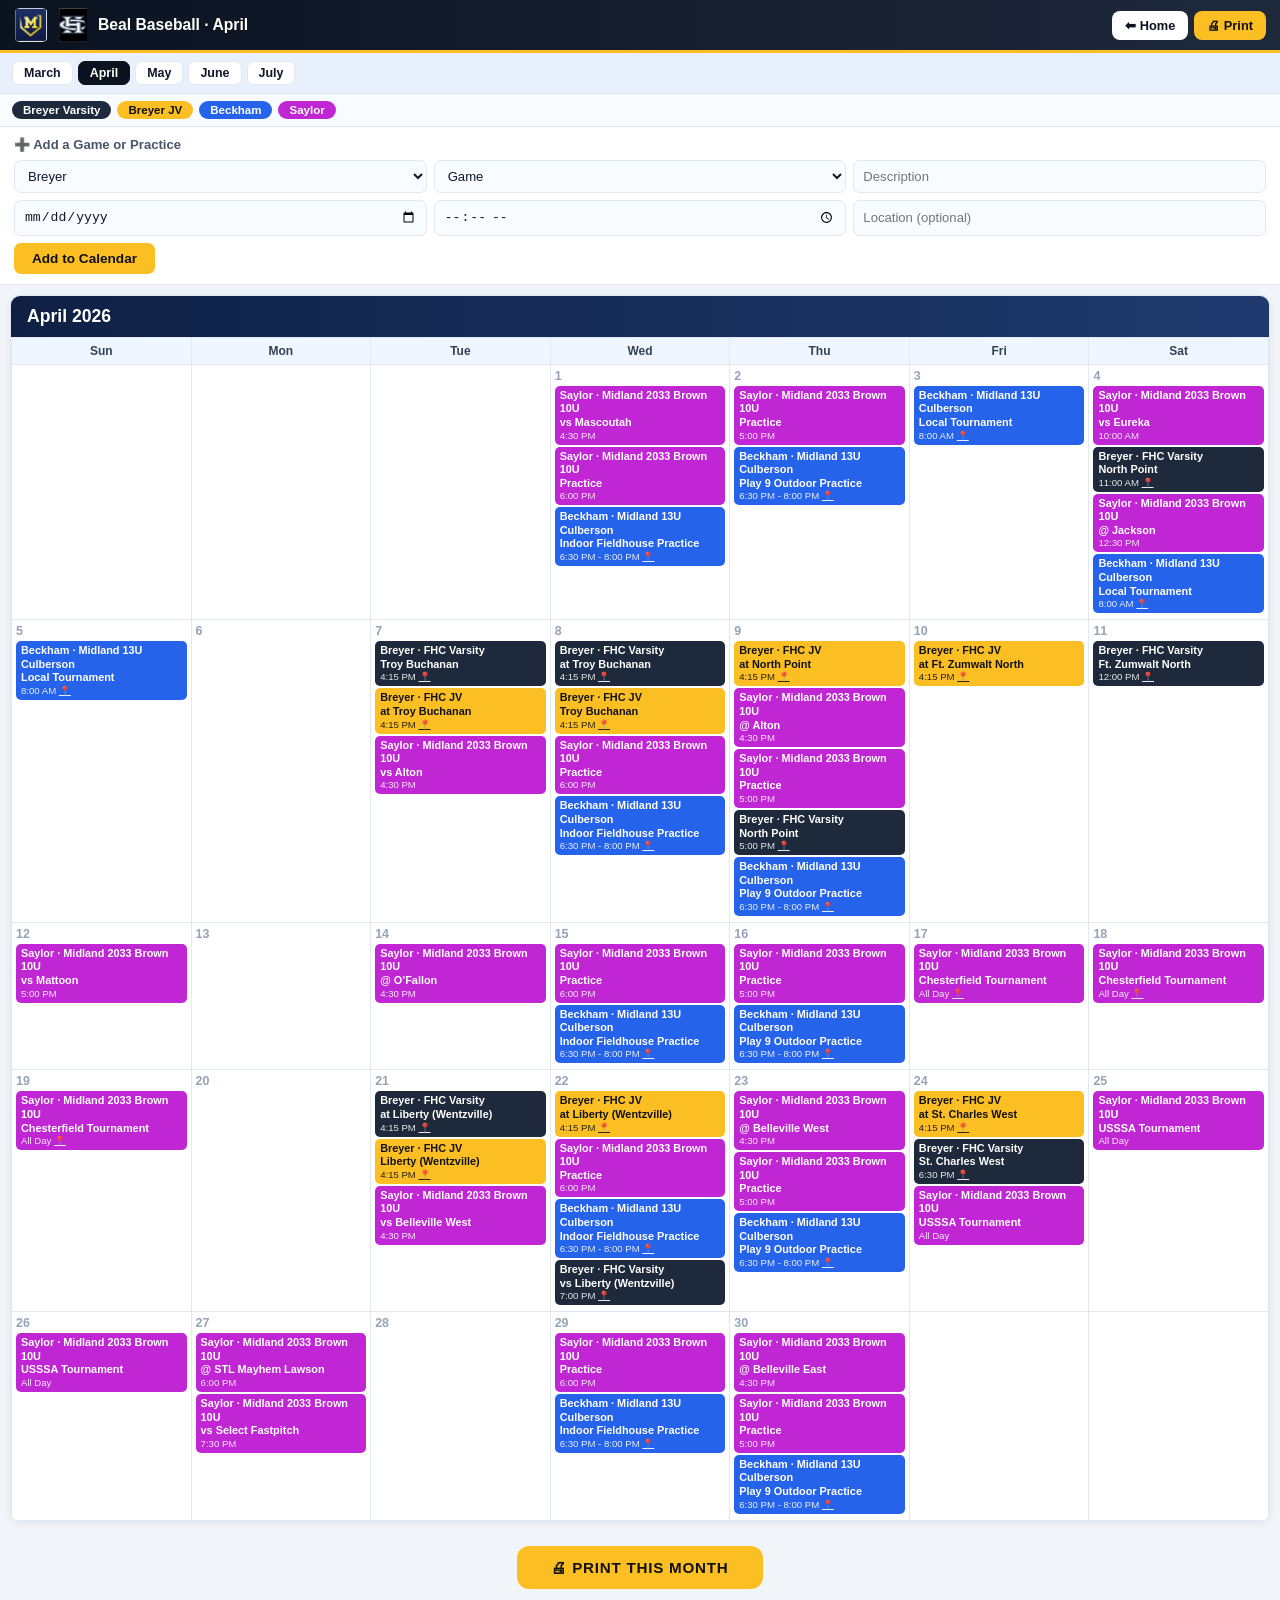
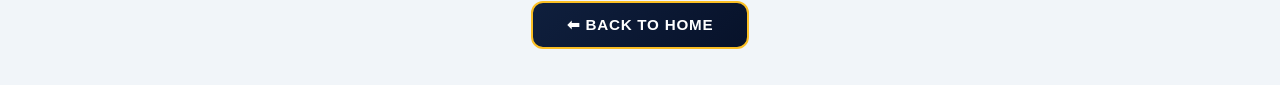
==== commit 14ecce2f: "Add print button at bottom of each month page Co-authored-by: Copilot <223556219+Copilot@users.norep" ====
--- a/april.html
+++ b/april.html
@@ -156,6 +156,7 @@
   <div id="cal"><div id="cal-wrap"></div></div>
 
   <div class="bottom">
+    <button onclick="window.print()" style="display:inline-block;background:var(--gold);color:#111;border:0;border-radius:12px;padding:13px 34px;font-size:.95rem;font-weight:800;cursor:pointer;letter-spacing:.05em;text-transform:uppercase;margin-bottom:12px;">🖨 Print This Month</button><br/>
     <a class="btn-back" href="index.html">⬅ Back to Home</a>
   </div>
 
@@ -212,3 +213,4 @@
   </script>
 </body>
 </html>
+
